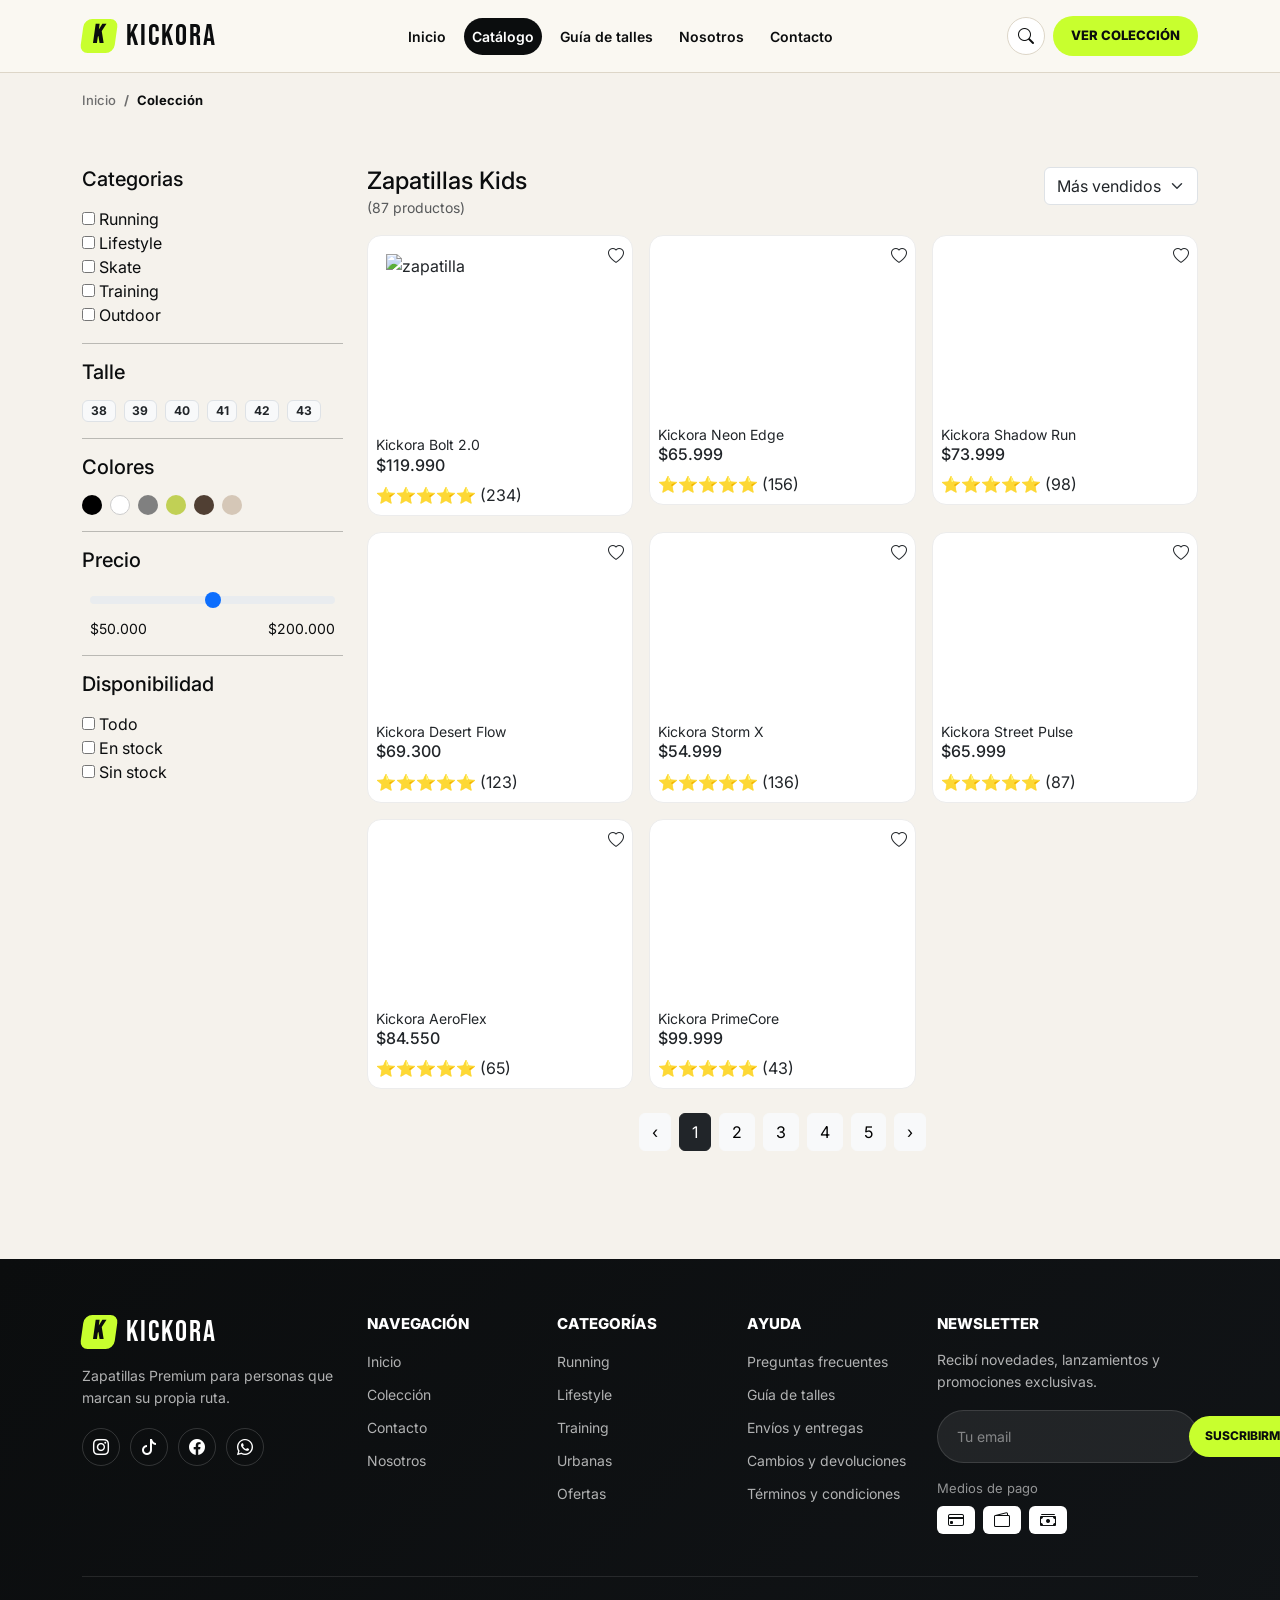
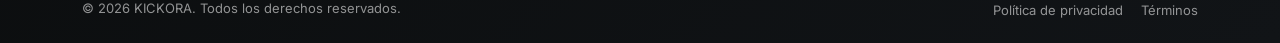
==== pages/categorias-2.html @ e9b1eed7 "Añadi categorias-2.html con la seccion de zapatillas para niños" ====
<!doctype html>
<html lang="es">
  <head>
    <meta charset="UTF-8" />
    <meta name="viewport" content="width=device-width, initial-scale=1.0" />
    <meta name="description" content="E-commerce de zapatillas en Argentina" />
    <meta name="author" content="RollingCode" />
    <link
      href="https://cdn.jsdelivr.net/npm/bootstrap@5.3.8/dist/css/bootstrap.min.css"
      rel="stylesheet"
      integrity="sha384-sRIl4kxILFvY47J16cr9ZwB07vP4J8+LH7qKQnuqkuIAvNWLzeN8tE5YBujZqJLB"
      crossorigin="anonymous"
    />
    <link
      rel="stylesheet"
      href="https://cdn.jsdelivr.net/npm/bootstrap-icons@1.11.3/font/bootstrap-icons.min.css"
    />
    <link rel="stylesheet" href="../css/style.css" />
    <title>Kickora | Tienda de Zapatillas</title>
  </head>
  <body>
    <header>
      <nav class="navbar navbar-expand-lg navbar-kickora">
        <div class="container">
          <a class="navbar-brand logo-kickora" href="../index.html">
            <span class="marca-logo">K</span>
            KICKORA
          </a>

          <button
            class="navbar-toggler boton-menu-kickora"
            type="button"
            data-bs-toggle="collapse"
            data-bs-target="#menuKickora"
            aria-controls="menuKickora"
            aria-expanded="false"
            aria-label="Abrir menú"
          >
            <span class="navbar-toggler-icon"></span>
          </button>

          <div class="collapse navbar-collapse" id="menuKickora">
            <ul class="navbar-nav mx-auto mb-2 mb-lg-0 menu-kickora">
              <li class="nav-item">
                <a class="nav-link" href="../index.html">Inicio</a>
              </li>

              <li class="nav-item">
                <a class="nav-link active" href="./categorias.html">Catálogo</a>
              </li>

              <li class="nav-item">
                <a class="nav-link" href="./talles.html">Guía de talles</a>
              </li>

              <li class="nav-item">
                <a class="nav-link" href="./nosotros.html">Nosotros</a>
              </li>

              <li class="nav-item">
                <a class="nav-link" href="./contacto.html">Contacto</a>
              </li>
            </ul>

            <div class="d-flex align-items-center gap-2 acciones-kickora">
              <a href="#" class="boton-icono" aria-label="Buscar">
                <i class="bi bi-search"></i>
              </a>

              <a href="./categorias.html" class="btn boton-principal-kickora">
                Ver colección
              </a>
            </div>
          </div>
        </div>
      </nav>
      <section class="breadcrumb-kickora">
        <div class="container">
          <nav aria-label="breadcrumb">
            <ol class="breadcrumb mb-0">
              <li class="breadcrumb-item">
                <a href="../index.html">Inicio</a>
              </li>
              <li class="breadcrumb-item active" aria-current="page">
                Colección
              </li>
            </ol>
          </nav>
        </div>
      </section>
    </header>
    <main class="py-5">
  <div class="container">

    <div class="row">

      <aside class="col-12 col-md-3">

        <button 
  class="btn btn-outline-dark w-100 d-md-none mb-3"
  type="button"
  data-bs-toggle="collapse"
  data-bs-target="#filtroCategorias"
>
  Filtros
</button>

<div class="collapse d-md-block" id="filtroCategorias">

  <h5 class="mb-3 d-none d-md-block">Categorias</h5>

  <ul class="list-unstyled">
    <li><input type="checkbox"> Running</li>
    <li><input type="checkbox"> Lifestyle</li>
    <li><input type="checkbox"> Skate</li>
    <li><input type="checkbox"> Training</li>
    <li><input type="checkbox"> Outdoor</li>
  </ul>

        <hr>

        <h5 class="mb-3">Talle</h5>
        <div class="d-flex flex-wrap gap-2">
          <span class="badge bg-light text-dark border">38</span>
          <span class="badge bg-light text-dark border">39</span>
          <span class="badge bg-light text-dark border">40</span>
          <span class="badge bg-light text-dark border">41</span>
          <span class="badge bg-light text-dark border">42</span>
          <span class="badge bg-light text-dark border">43</span>
        </div>

        <hr>

        <h5 class="mb-3">Colores</h5>
        <div class="d-flex gap-2">
          <div style="width:20px;height:20px;background:black;border-radius:50%"></div>
          <div style="width:20px;height:20px;background:white;border:1px solid #ccc;border-radius:50%"></div>
          <div style="width:20px;height:20px;background:gray;border-radius:50%"></div>
          <div style="width:20px;height:20px;background:#C1D055;border-radius:50%"></div>
          <div style="width:20px;height:20px;background:#503F33;border-radius:50%"></div>
          <div style="width:20px;height:20px;background:#D5C7B7;border-radius:50%"></div>
        </div>

        <hr>

<h5 class="mb-3">Precio</h5>

<div class="px-2">
  <input type="range" class="form-range" min="50000" max="200000">

  <div class="d-flex justify-content-between">
    <small>$50.000</small>
    <small>$200.000</small>
  </div>
</div>

<hr>

<h5 class="mb-3">Disponibilidad</h5>

<ul class="list-unstyled">
  <li>
    <input type="checkbox"> Todo
  </li>

  <li>
    <input type="checkbox"> En stock
  </li>

  <li>
    <input type="checkbox"> Sin stock
  </li>
</ul>
</div>

      </aside>

      <section class="col-12 col-md-9">

          <div class="d-flex justify-content-between align-items-start mb-3">

  <div>
    <h4 class="mb-0">Zapatillas Kids</h4>
    <small class="text-muted">(87 productos)</small>
  </div>

  <select class="form-select w-auto">
    <option>Más vendidos</option>
    <option>Menor precio</option>
    <option>Mayor precio</option>
  </select>

</div>

        <div class="row g-3">

  <div class="col-12 col-sm-6 col-lg-4">

    <a href="detalle-producto.html" class="text-decoration-none text-dark">

      <div class="card p-2 position-relative">

        <i class="bi bi-heart position-absolute top-0 end-0 m-2"></i>

        <img src="/kickora/img/1.png" class="img-fluid" alt="zapatilla">

        <div class="mt-2">
          <small>Kickora Bolt 2.0</small>
          <h6>$119.990</h6>

          <div>
            ⭐⭐⭐⭐⭐ (234)
          </div>
        </div>

      </div>

    </a>

  </div>

          <div class="col-12 col-sm-6 col-lg-4">
            <div class="card p-2 position-relative">
              <i class="bi bi-heart position-absolute top-0 end-0 m-2"></i>
              <img src="/kickora/img/2.png" class="img-fluid" alt="">
              <small>Kickora Neon Edge</small>
              <h6>$65.999</h6>
              <div>
                ⭐⭐⭐⭐⭐ (156)
              </div>
            </div>
          </div>

          <div class="col-12 col-sm-6 col-lg-4">
            <div class="card p-2 position-relative">
              <i class="bi bi-heart position-absolute top-0 end-0 m-2"></i>
              <img src="/kickora/img/3.png" class="img-fluid" alt="">
              <small>Kickora Shadow Run</small>
              <h6>$73.999</h6>
              <div>
                ⭐⭐⭐⭐⭐ (98)
              </div>
            </div>
          </div>
      
          <div class="col-12 col-sm-6 col-lg-4">
            <div class="card p-2 position-relative">
              <i class="bi bi-heart position-absolute top-0 end-0 m-2"></i>
              <img src="/kickora/img/4.png" class="img-fluid" alt="">
              <small>Kickora Desert Flow</small>
              <h6>$69.300</h6>
              <div>
                ⭐⭐⭐⭐⭐ (123)
              </div>
            </div>
          </div>

          <div class="col-12 col-sm-6 col-lg-4">
            <div class="card p-2 position-relative">
              <i class="bi bi-heart position-absolute top-0 end-0 m-2"></i>
              <img src="/kickora/img/5.png" class="img-fluid" alt="">
              <small>Kickora Storm X</small>
              <h6>$54.999</h6>
              <div>
                ⭐⭐⭐⭐⭐ (136)
              </div>
            </div>
          </div>

          <div class="col-12 col-sm-6 col-lg-4">
            <div class="card p-2 position-relative">
              <i class="bi bi-heart position-absolute top-0 end-0 m-2"></i>
              <img src="/kickora/img/6.png" class="img-fluid" alt="">
              <small>Kickora Street Pulse</small>
              <h6>$65.999</h6>
              <div>
                ⭐⭐⭐⭐⭐ (87)
              </div>
            </div>
          </div>

          <div class="col-12 col-sm-6 col-lg-4">
            <div class="card p-2 position-relative">
              <i class="bi bi-heart position-absolute top-0 end-0 m-2"></i>
              <img src="/kickora/img/7.png" class="img-fluid" alt="">
              <small>Kickora AeroFlex</small>
              <h6>$84.550</h6>
              <div>
                ⭐⭐⭐⭐⭐ (65)
              </div>
            </div>
          </div>

          <div class="col-12 col-sm-6 col-lg-4">
            <div class="card p-2 position-relative">
              <i class="bi bi-heart position-absolute top-0 end-0 m-2"></i>
              <img src="/kickora/img/8.png" class="img-fluid" alt="">
              <small>Kickora PrimeCore</small>
              <h6>$99.999</h6>
              <div>
                ⭐⭐⭐⭐⭐ (43)
              </div>
            </div>
          </div>

        </div>

        <div class="mt-4 d-flex justify-content-center gap-2">
          <button class="btn btn-light">‹</button>
          <button class="btn btn-dark">1</button>
          <button class="btn btn-light">2</button>
          <button class="btn btn-light">3</button>
          <button class="btn btn-light">4</button>
          <button class="btn btn-light">5</button>
          <button class="btn btn-light">›</button>
        </div>

      </section>

    </div>

  </div>
</main>
    <footer class="footer-kickora">
      <div class="container">
        <div class="row gy-4">
          <div class="col-12 col-md-6 col-lg-3">
            <a href="../index.html" class="logo-footer">
              <span class="marca-logo">K</span>
              KICKORA
            </a>

            <p class="texto-footer mt-3">
              Zapatillas Premium para personas que marcan su propia ruta.
            </p>

            <div class="redes-footer">
              <a href="#" aria-label="Instagram">
                <i class="bi bi-instagram"></i>
              </a>

              <a href="#" aria-label="TikTok">
                <i class="bi bi-tiktok"></i>
              </a>

              <a href="#" aria-label="Facebook">
                <i class="bi bi-facebook"></i>
              </a>

              <a href="#" aria-label="WhatsApp">
                <i class="bi bi-whatsapp"></i>
              </a>
            </div>
          </div>

          <div class="col-6 col-md-3 col-lg-2">
            <h5 class="titulo-footer">Navegación</h5>

            <ul class="links-footer">
              <li><a href="../index.html">Inicio</a></li>
              <li><a href="./categorias.html">Colección</a></li>
              <li><a href="./contacto.html">Contacto</a></li>
              <li><a href="./nosotros.html">Nosotros</a></li>
            </ul>
          </div>

          <div class="col-6 col-md-3 col-lg-2">
            <h5 class="titulo-footer">Categorías</h5>

            <ul class="links-footer">
              <li><a href="./categorias.html">Running</a></li>
              <li><a href="./categorias.html">Lifestyle</a></li>
              <li><a href="./categorias.html">Training</a></li>
              <li><a href="./categorias.html">Urbanas</a></li>
              <li><a href="./categorias.html">Ofertas</a></li>
            </ul>
          </div>

          <div class="col-6 col-md-3 col-lg-2">
            <h5 class="titulo-footer">Ayuda</h5>

            <ul class="links-footer">
              <li>
                <a href="./preguntas-frecuentes.html"
                  >Preguntas frecuentes</a
                >
              </li>
              <li><a href="./talles.html">Guía de talles</a></li>
              <li><a href="./error404.html">Envíos y entregas</a></li>
              <li><a href="./error404.html">Cambios y devoluciones</a></li>
              <li><a href="./error404.html">Términos y condiciones</a></li>
            </ul>
          </div>

          <div class="col-12 col-md-6 col-lg-3">
            <h5 class="titulo-footer">Newsletter</h5>

            <p class="texto-footer">
              Recibí novedades, lanzamientos y promociones exclusivas.
            </p>

            <form class="formulario-footer">
              <input type="email" placeholder="Tu email" />
              <button type="submit">Suscribirme</button>
            </form>

            <div class="medios-pago mt-3">
              <span>Medios de pago</span>

              <div class="iconos-pago">
                <i class="bi bi-credit-card"></i>
                <i class="bi bi-wallet2"></i>
                <i class="bi bi-cash-stack"></i>
              </div>
            </div>
          </div>
        </div>

        <div class="footer-inferior">
          <p>© 2026 KICKORA. Todos los derechos reservados.</p>

          <div>
            <a href="./error404.html">Política de privacidad</a>
            <a href="./error404.html">Términos</a>
          </div>
        </div>
      </div>
    </footer>
    <script
      src="https://cdn.jsdelivr.net/npm/bootstrap@5.3.8/dist/js/bootstrap.bundle.min.js"
      integrity="sha384-FKyoEForCGlyvwx9Hj09JcYn3nv7wiPVlz7YYwJrWVcXK/BmnVDxM+D2scQbITxI"
      crossorigin="anonymous"
    ></script>
  </body>
</html>
---- css/style.css ----
@import url("https://fonts.googleapis.com/css2?family=Bebas+Neue&family=Inter:wght@400;500;600;700;800&display=swap");

:root {
  /* Colores principales */
  --color-fondo: #f5f2ec;
  --color-tarjeta: #faf8f2;
  --color-blanco: #ffffff;
  --color-negro: #0b0d0e;
  --color-oscuro: #111417;

  /* Textos */
  --color-texto-principal: #0b0d0e;
  --color-texto-secundario: #6e6e6e;
  --color-texto-claro: rgba(255, 255, 255, 0.68);

  /* Marca */
  --color-verde-lima: #c8ff2e;
  --color-verde-lima-hover: #a6d927;

  /* Neutros */
  --color-beige: #e7d8be;
  --color-beige-oscuro: #c7b99f;
  --color-borde: #ddd6c8;
  --color-gris-claro: #e8e4da;

  /* Estados */
  --color-exito: #4f8a3d;
  --color-error: #d94a4a;

  /* Sombras */
  --sombra-suave: 0 10px 30px rgba(0, 0, 0, 0.08);
  --sombra-tarjeta: 0 8px 20px rgba(0, 0, 0, 0.06);

  /* Bordes */
  --radio-chico: 8px;
  --radio-medio: 16px;
  --radio-grande: 28px;
  --radio-redondo: 999px;
}

* {
  box-sizing: border-box;
}

body {
  margin: 0;
  font-family: "Inter", sans-serif;
  background-color: var(--color-fondo);
  color: var(--color-texto-principal);
}

h1,
h2,
h3,
.logo-kickora,
.logo-footer {
  font-family: "Bebas Neue", sans-serif;
  letter-spacing: 1px;
}

/* NAVBAR KICKORA */

.navbar-kickora {
  width: 100%;
  background-color: var(--color-tarjeta);
  border-bottom: 1px solid var(--color-borde);
  padding: 14px 0;
  position: sticky;
  top: 0;
  z-index: 1000;
}

.logo-kickora,
.logo-footer {
  display: inline-flex;
  align-items: center;
  gap: 10px;
  color: var(--color-negro);
  text-decoration: none;
  font-size: 30px;
  line-height: 1;
  letter-spacing: 2px;
}

.marca-logo {
  width: 34px;
  height: 34px;
  background-color: var(--color-verde-lima);
  color: var(--color-negro);
  display: inline-flex;
  align-items: center;
  justify-content: center;
  border-radius: var(--radio-chico);
  font-family: "Bebas Neue", sans-serif;
  font-size: 26px;
  font-weight: 700;
  transform: skew(-8deg);
}

.menu-kickora {
  gap: 10px;
}

.menu-kickora .nav-link {
  color: var(--color-negro);
  font-size: 14px;
  font-weight: 600;
  padding: 8px 12px;
  border-radius: var(--radio-redondo);
  transition: all 0.2s ease;
}

.menu-kickora .nav-link:hover,
.menu-kickora .nav-link.active {
  background-color: var(--color-negro);
  color: var(--color-blanco);
}

.acciones-kickora .boton-icono {
  width: 38px;
  height: 38px;
  border: 1px solid var(--color-borde);
  border-radius: 50%;
  color: var(--color-negro);
  background-color: var(--color-blanco);
  display: inline-flex;
  align-items: center;
  justify-content: center;
  text-decoration: none;
  transition: all 0.2s ease;
}

.acciones-kickora .boton-icono:hover {
  background-color: var(--color-negro);
  color: var(--color-verde-lima);
  border-color: var(--color-negro);
}

.boton-principal-kickora {
  background-color: var(--color-verde-lima);
  color: var(--color-negro);
  border: none;
  border-radius: var(--radio-redondo);
  padding: 10px 18px;
  font-size: 13px;
  font-weight: 800;
  text-transform: uppercase;
  transition: all 0.2s ease;
}

.boton-principal-kickora:hover {
  background-color: var(--color-verde-lima-hover);
  color: var(--color-negro);
  transform: translateY(-1px);
}

.boton-menu-kickora {
  border: 1px solid var(--color-borde);
  background-color: var(--color-blanco);
}

.boton-menu-kickora:focus {
  box-shadow: none;
}

/* BREADCRUMB KICKORA */

.breadcrumb-kickora {
  background-color: var(--color-fondo);
  padding: 18px 0 8px;
}

.breadcrumb-kickora .breadcrumb {
  font-size: 13px;
  font-weight: 500;
}

.breadcrumb-kickora .breadcrumb-item a {
  color: var(--color-texto-secundario);
  text-decoration: none;
}

.breadcrumb-kickora .breadcrumb-item a:hover {
  color: var(--color-negro);
}

.breadcrumb-kickora .breadcrumb-item.active {
  color: var(--color-negro);
  font-weight: 700;
}

.breadcrumb-kickora .breadcrumb-item + .breadcrumb-item::before {
  color: var(--color-texto-secundario);
}

/* css-error-404 */
.error-body {
  min-height: 100vh;
  overflow: hidden;
}
.error-section {
  min-height: 100vh;

  overflow: hidden;
  padding: 40px 20px 120px;
}

.title-404 {
  font-size: clamp(6rem, 18vw, 12rem);
  font-weight: 900;
  line-height: 1;
  color: #000;
  margin-bottom: 10px;
}
.subtitle {
  font-size: clamp(1.5rem, 4vw, 2.5rem);
  font-weight: 700;
  color: #111;
}

.description {
  font-size: clamp(1rem, 2vw, 1.4rem);
  color: #666;
  line-height: 1.5;
}
.btn-home {
  position: absolute;
  bottom: 65px;
  left: 50%;
  transform: translateX(-50%);
  background: #d8ff2f;
  border: none;
  border-radius: 14px;
  padding: 16px 40px;
  font-weight: 800;
  font-size: 1rem;
  color: #111;
  transition: 0.3s;
  z-index: 3;
}
.btn-home:hover {
  background: #c5eb28;
  transform: translateX(-50%) scale(1.03);
}
.contenedor-zapatilla {
  position: absolute;
  bottom: 90px;
  left: 50%;
  transform: translateX(-50%);
  width: min(90vw, 700px);
  z-index: 2;
}
.contenedor-zapatilla img {
  width: 100%;
  object-fit: contain;
  filter: drop-shadow(0 20px 30px rgba(0, 0, 0, 0.35));
}
/* Mobile */
@media (max-width: 768px) {
  .contenedor-zapatilla {
    bottom: 130px;
    margin-top: 40px;
  }

  .btn-home {
    width: 85%;
  }
}

/* FOOTER KICKORA */

.footer-kickora {
  background: linear-gradient(135deg, var(--color-negro), var(--color-oscuro));
  color: var(--color-blanco);
  padding: 56px 0 22px;
  margin-top: 60px;
}

.footer-kickora .logo-footer {
  color: var(--color-blanco);
}

.footer-kickora .marca-logo {
  background-color: var(--color-verde-lima);
  color: var(--color-negro);
}

.texto-footer {
  color: var(--color-texto-claro);
  font-size: 14px;
  line-height: 1.6;
  max-width: 260px;
}

.titulo-footer {
  color: var(--color-blanco);
  font-size: 15px;
  font-weight: 800;
  text-transform: uppercase;
  margin-bottom: 16px;
}

.links-footer {
  list-style: none;
  padding: 0;
  margin: 0;
}

.links-footer li {
  margin-bottom: 9px;
}

.links-footer a {
  color: var(--color-texto-claro);
  text-decoration: none;
  font-size: 14px;
  transition: all 0.2s ease;
}

.links-footer a:hover {
  color: var(--color-verde-lima);
  padding-left: 4px;
}

.redes-footer {
  display: flex;
  gap: 10px;
  margin-top: 18px;
}

.redes-footer a {
  width: 38px;
  height: 38px;
  border: 1px solid rgba(255, 255, 255, 0.16);
  border-radius: 50%;
  color: var(--color-blanco);
  display: inline-flex;
  align-items: center;
  justify-content: center;
  text-decoration: none;
  transition: all 0.2s ease;
}

.redes-footer a:hover {
  background-color: var(--color-verde-lima);
  color: var(--color-negro);
  border-color: var(--color-verde-lima);
}

.formulario-footer {
  display: flex;
  background-color: rgba(255, 255, 255, 0.08);
  border: 1px solid rgba(255, 255, 255, 0.12);
  border-radius: var(--radio-redondo);
  padding: 5px;
  max-width: 340px;
}

.formulario-footer input {
  flex: 1;
  background: transparent;
  border: none;
  outline: none;
  color: var(--color-blanco);
  padding: 10px 14px;
  font-size: 14px;
}

.formulario-footer input::placeholder {
  color: rgba(255, 255, 255, 0.45);
}

.formulario-footer button {
  border: none;
  background-color: var(--color-verde-lima);
  color: var(--color-negro);
  border-radius: var(--radio-redondo);
  padding: 10px 16px;
  font-size: 12px;
  font-weight: 800;
  text-transform: uppercase;
}

.formulario-footer button:hover {
  background-color: var(--color-verde-lima-hover);
}

.medios-pago span {
  display: block;
  font-size: 13px;
  color: rgba(255, 255, 255, 0.55);
  margin-bottom: 8px;
}

.iconos-pago {
  display: flex;
  gap: 8px;
}

.iconos-pago i {
  width: 38px;
  height: 28px;
  background-color: var(--color-blanco);
  color: var(--color-negro);
  border-radius: 6px;
  display: inline-flex;
  align-items: center;
  justify-content: center;
}

.footer-inferior {
  border-top: 1px solid rgba(255, 255, 255, 0.1);
  margin-top: 42px;
  padding-top: 20px;
  display: flex;
  align-items: center;
  justify-content: space-between;
  gap: 16px;
  flex-wrap: wrap;
}

.footer-inferior p {
  margin: 0;
  color: rgba(255, 255, 255, 0.55);
  font-size: 13px;
}

.footer-inferior a {
  color: rgba(255, 255, 255, 0.55);
  text-decoration: none;
  font-size: 13px;
  margin-left: 14px;
}

.footer-inferior a:hover {
  color: var(--color-verde-lima);
}

/* RESPONSIVE */

@media (max-width: 991px) {
  .navbar-kickora .navbar-collapse {
    background-color: var(--color-tarjeta);
    margin-top: 14px;
    padding: 18px;
    border-radius: var(--radio-medio);
    border: 1px solid var(--color-borde);
    box-shadow: var(--sombra-suave);
  }

  .menu-kickora {
    gap: 4px;
  }

  .acciones-kickora {
    margin-top: 12px;
  }

  .boton-principal-kickora {
    width: 100%;
  }
}

@media (max-width: 576px) {
  .logo-kickora,
  .logo-footer {
    font-size: 26px;
  }

  .marca-logo {
    width: 30px;
    height: 30px;
    font-size: 22px;
  }

  .formulario-footer {
    flex-direction: column;
    border-radius: var(--radio-medio);
  }

  .formulario-footer button {
    width: 100%;
  }

  .footer-inferior {
    flex-direction: column;
    align-items: flex-start;
  }

  .footer-inferior a {
    margin-left: 0;
    margin-right: 14px;
  }
}

/* CAROUSEL/BANNER INICIO */
#carouselExampleIndicators,
#carouselExampleIndicators .carousel-inner,
#carouselExampleIndicators .carousel-item {
  width: 100%;
  height: 620px;
}

#carouselExampleIndicators .carousel-item {
  position: relative;
}

#carouselExampleIndicators .banner {
  width: 100%;
  height: 100%;
  display: block;
  object-fit: cover;
  object-position: center;
}
@media (max-width: 992px) {
  .carousel,
  .carousel-inner,
  .carousel-item {
    height: 480px;
  }
}

/* BOTONES DEL BANNER */
.botones-carousel {
  position: absolute;
  left: 7%;
  bottom: 120px;
  z-index: 20;
  display: flex;
  align-items: center;
  gap: 12px;
}

.botones-carousel .btn {
  border-radius: 6px;
  padding: 9px 18px;
  font-size: 14px;
  font-weight: 800;
}

.btn-venta {
  background: var(--color-negro);
  color: var(--color-blanco);
  border: 1px solid var(--color-negro);
  transition: 0.3s;
}

.btn-venta:hover {
  background: var(--color-verde-lima);
  color: var(--color-negro);
  border-color: var(--color-verde-lima);
}

.btn-outline-light {
  border: 1px solid var(--color-blanco);
  color: var(--color-blanco);
  transition: 0.3s;
}

.btn-outline-light:hover {
  background: var(--color-blanco);
  color: var(--color-negro);
}

/* INDICADORES DEL CARRUSEL */
#carouselExampleIndicators .carousel-indicators {
  bottom: 18px;
  z-index: 25;
}

#carouselExampleIndicators .carousel-indicators button {
  width: 42px;
  height: 4px;
  border-radius: 20px;
}

#carouselExampleIndicators .carousel-control-prev,
#carouselExampleIndicators .carousel-control-next {
  z-index: 25;
}

/* RESPONSIVE CARRUSEL */
@media (max-width: 992px) {
  #carouselExampleIndicators,
  #carouselExampleIndicators .carousel-inner,
  #carouselExampleIndicators .carousel-item {
    height: 480px;
  }

  .botones-carousel {
    bottom: 90px;
  }
}

@media (max-width: 768px) {
  #carouselExampleIndicators,
  #carouselExampleIndicators .carousel-inner,
  #carouselExampleIndicators .carousel-item {
    height: 360px;
  }

  .botones-carousel {
    left: 24px;
    bottom: 55px;
  }

  .botones-carousel .btn {
    padding: 8px 13px;
    font-size: 12px;
  }
}

@media (max-width: 576px) {
  #carouselExampleIndicators,
  #carouselExampleIndicators .carousel-inner,
  #carouselExampleIndicators .carousel-item {
    height: 260px;
  }

  .botones-carousel {
    bottom: 38px;
    gap: 8px;
  }

  .botones-carousel .btn {
    padding: 7px 10px;
    font-size: 11px;
  }
}
/*DEFINICION DE LAS IMAGENES DE LAS CARDS*/
.img-categoria {
  width: 100%;
  height: 300px;
  object-fit: cover;
}
/*SOMBRA DE CARD PAGINA PRINCIPAL */
.card {
  transition: box-shadow 0.3s ease;
}

.card:hover {
  box-shadow: 5px 5px 5px var(--color-negro);
}

.card-footer {
  background: var(--color-exito);
}
/*BANER DEL MEDIO PÁGINA PRINCIPAL*/
.banner-kickora {
  width: 100%;
  height: 325px;
  object-fit: contain;
}
/*CAROUSEL DE PROMO FINAL*/
#promoCarousel .carousel-item img {
  width: 100%;
  height: 45vh;
  object-fit: cover;
  object-position: center;
}
@media screen and (max-width: 912px) {
  #promoCarousel .carousel-item img {
    height: 120px; 
  }
}
 /*Cuerpo de categorias*/
 .card {
  border-radius: 14px;
  border: 1px solid #ececec;
  transition: 0.3s ease;
  overflow: hidden;
  background: white;
}

.card:hover {
  transform: translateY(-4px);
  box-shadow: 0 10px 18px rgba(0,0,0,0.08);
}

.card img {
  height: 180px;
  object-fit: contain;
  padding: 10px;
}

.bi-heart {
  font-size: 16px;
  cursor: pointer;
}

aside {
  margin-bottom: 30px;
}

@media (max-width: 768px) {

  main {
    padding-top: 20px !important;
  }

  aside {
    margin-bottom: 25px;
  }

  .form-select {
    width: 100% !important;
  }

  .d-flex.justify-content-between {
    flex-direction: column;
    align-items: flex-start !important;
    gap: 10px;
  }

  .card img {
    height: 120px;
  }

  .card small {
    font-size: 12px;
  }

  .card h6 {
    font-size: 14px;
    margin-bottom: 2px;
  }

  .card div {
    font-size: 11px;
  }

  h4 {
    font-size: 24px;
  }

  aside h5 {
    font-size: 16px;
  }
}

/* NOSOTROS HTML */

.seccion-nosotros {
  background: #f4f4f1;
  padding: 80px 20px;
}

.contenedor-nosotros {
  max-width: 1180px;
  margin: 0 auto;
  background: #ffffff;
  border-radius: 28px;
  overflow: hidden;
  box-shadow: 0 20px 50px rgba(0, 0, 0, 0.12);
}

.imagen-nosotros {
  width: 100%;
  height: 430px;
  overflow: hidden;
}

.imagen-nosotros img {
  width: 100%;
  height: 100%;
  object-fit: cover;
  object-position: center;
}

.contenido-nosotros {
  padding: 42px;
}

.etiqueta-nosotros {
  display: inline-block;
  margin-bottom: 18px;
  font-size: 0.78rem;
  font-weight: 700;
  text-transform: uppercase;
  letter-spacing: 1px;
  color: #777777;
}

.contenido-nosotros h2 {
  font-size: clamp(2rem, 4vw, 4rem);
  font-weight: 900;
  line-height: 0.95;
  color: #111111;
  margin-bottom: 22px;
}

.contenido-nosotros p {
  max-width: 720px;
  font-size: 1rem;
  line-height: 1.7;
  color: #4a4a4a;
  margin-bottom: 20px;
}

.contenido-nosotros p strong {
  color: #111111;
}

.estadisticas-nosotros {
  display: grid;
  grid-template-columns: repeat(3, 1fr);
  gap: 22px;
  margin: 38px 0 45px;
}

.estadisticas-nosotros div {
  border-top: 1px solid #dddddd;
  padding-top: 18px;
}

.estadisticas-nosotros h3 {
  font-size: 2rem;
  font-weight: 900;
  color: #111111;
  margin-bottom: 4px;
}

.estadisticas-nosotros span {
  font-size: 0.9rem;
  color: #666666;
}

.equipo-nosotros h4 {
  font-size: 1.1rem;
  font-weight: 800;
  margin-bottom: 22px;
  color: #111111;
}

.lista-equipo {
  display: grid;
  grid-template-columns: repeat(4, 1fr);
  gap: 18px;
}

.miembro-equipo {
  display: flex;
  align-items: center;
  gap: 12px;
  background: #f7f7f5;
  padding: 12px;
  border-radius: 18px;
  transition: transform 0.3s ease, box-shadow 0.3s ease;
}

.miembro-equipo:hover {
  transform: translateY(-5px);
  box-shadow: 0 12px 25px rgba(0, 0, 0, 0.08);
}

.miembro-equipo img {
  width: 48px;
  height: 48px;
  border-radius: 50%;
  object-fit: cover;
  background: #dddddd;
}

.miembro-equipo strong {
  display: block;
  font-size: 0.9rem;
  color: #111111;
}

.miembro-equipo span {
  font-size: 0.78rem;
  color: #666666;
}

/* Tablets */
@media (max-width: 992px) {
  .imagen-nosotros {
    height: 340px;
  }

  .lista-equipo {
    grid-template-columns: repeat(2, 1fr);
  }
}

/* Celulares */
@media (max-width: 576px) {
  .seccion-nosotros {
    padding: 50px 14px;
  }

  .contenedor-nosotros {
    border-radius: 22px;
  }

  .imagen-nosotros {
    height: 250px;
  }

  .contenido-nosotros {
    padding: 28px 22px;
  }

  .estadisticas-nosotros {
    grid-template-columns: 1fr;
    gap: 18px;
  }

  .lista-equipo {
    grid-template-columns: 1fr;
  }

  .miembro-equipo {
    padding: 14px;
  }

}
/* contacto */

.contacto-formulario {
  width: 100%;
}

.contacto-formulario h3 {
  font-size: 1.4rem;
  font-weight: 900;
  color: #07111f;
  margin-bottom: 28px;
}

.contacto-formulario .form-control {
  background-color: #f6f7f8;
  border: none;
  border-radius: 8px;
  padding: 16px;
  font-size: 0.95rem;
}

.contacto-formulario .form-control:focus {
  box-shadow: 0 0 0 0.2rem rgba(190, 240, 40, 0.35);
}

.btn-enviar {
  background-color: #c8f236;
  border: none;
  color: #07111f;
  padding: 15px 32px;
  border-radius: 8px;
  font-weight: 900;
  transition: 0.3s ease;
}

.btn-enviar:hover {
  background-color: #b7e82b;
  transform: translateY(-2px);
}

.mapa-contacto {
  width: 100%;
  min-height: 430px;
  border-radius: 18px;
  overflow: hidden;
  background-color: #e5e5e5;
}

.mapa-contacto iframe {
  width: 100%;
  height: 100%;
  min-height: 430px;
  border: 0;
  display: block;
}

@media (max-width: 991px) {
  .mapa-contacto {
    min-height: 300px;
  }

  .mapa-contacto iframe {
    min-height: 300px;
  }
}
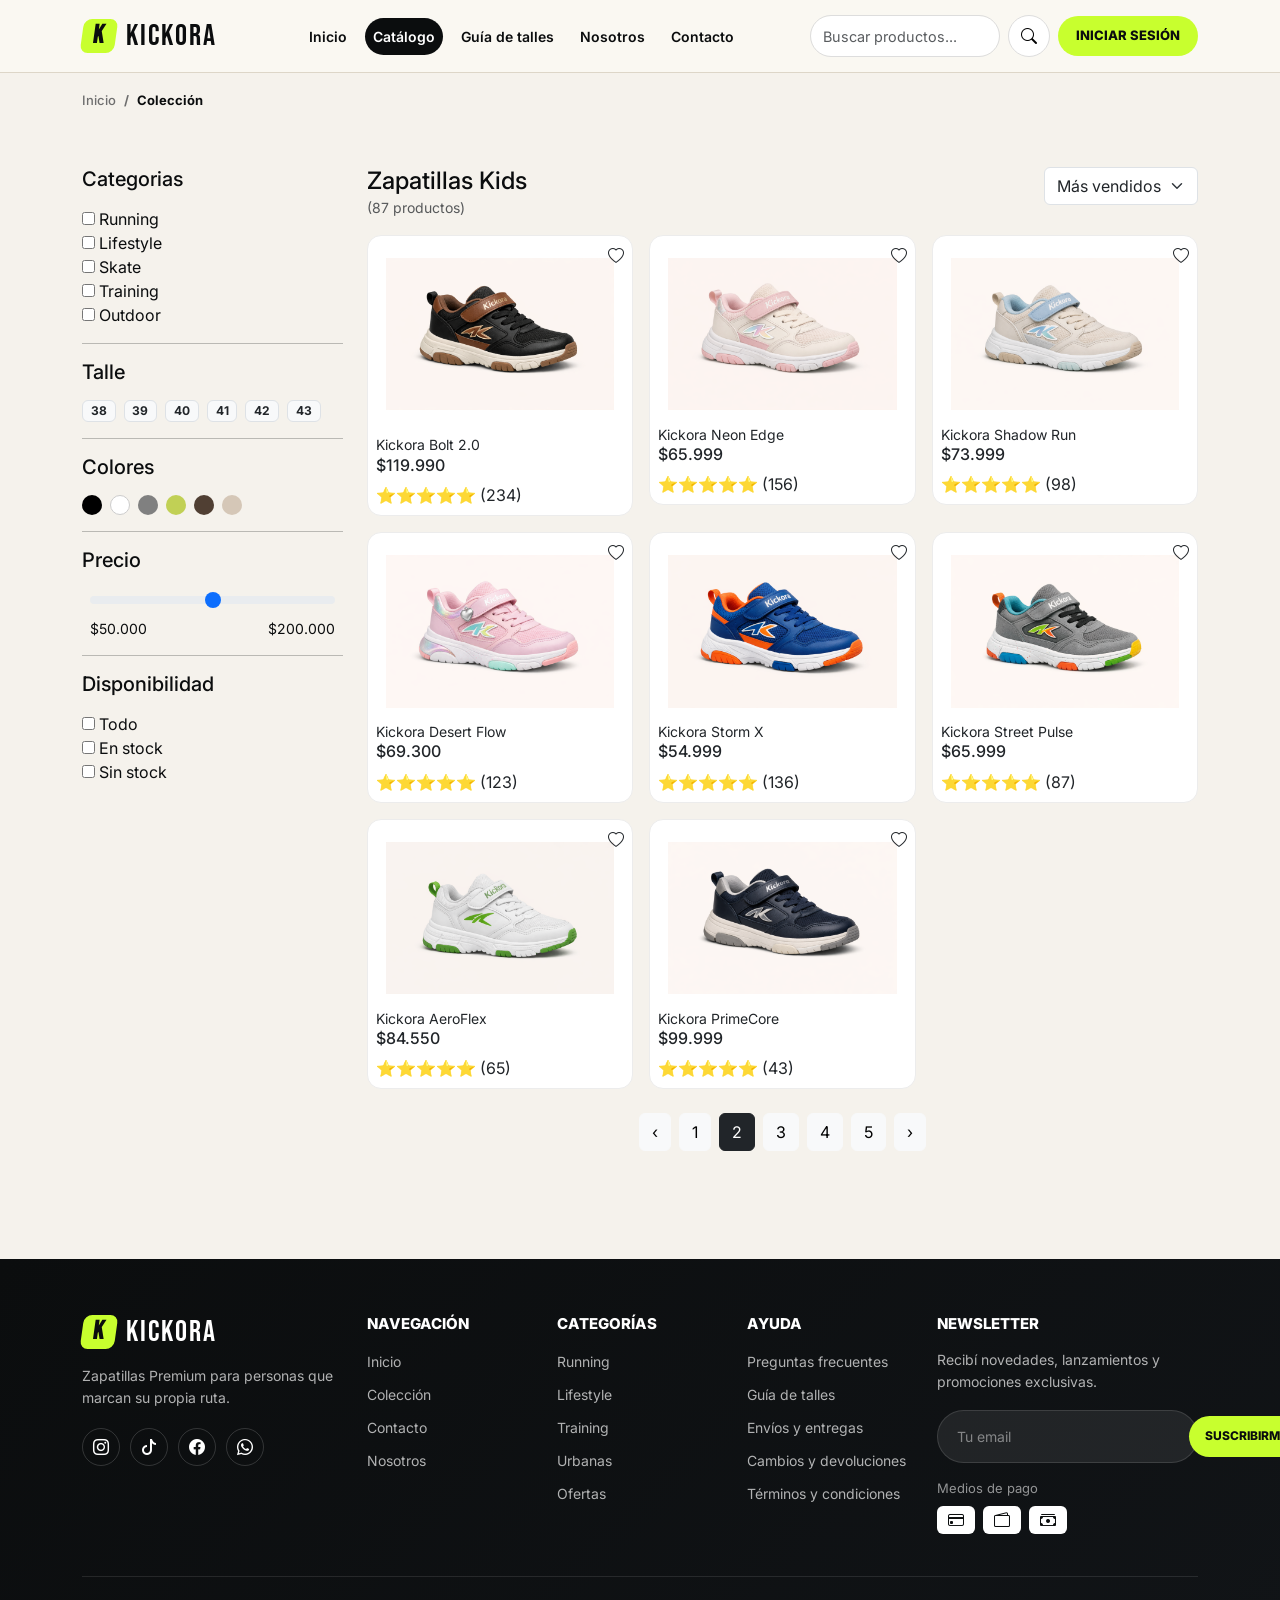
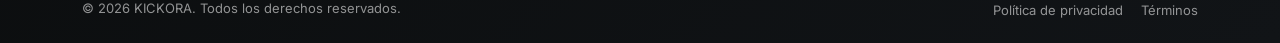
==== commit c88d6b6a: "Terminamos el buscador con clases de bootstrap, agregamos el boton de inicio de sesion de login.html" ====
--- a/pages/categorias-2.html
+++ b/pages/categorias-2.html
@@ -63,12 +63,33 @@
             </ul>
 
             <div class="d-flex align-items-center gap-2 acciones-kickora">
-              <a href="#" class="boton-icono" aria-label="Buscar">
-                <i class="bi bi-search"></i>
-              </a>
-
-              <a href="./categorias.html" class="btn boton-principal-kickora">
-                Ver colección
+              <form
+                class="d-flex align-items-center gap-2"
+                role="search"
+                action="./categorias.html"
+                method="GET"
+              >
+                <input
+                  class="form-control rounded-pill buscador-input"
+                  type="search"
+                  name="buscar"
+                  placeholder="Buscar productos..."
+                  aria-label="Buscar"
+                />
+
+                <button
+                  class="btn btn-buscar-navbar rounded-circle"
+                  type="submit"
+                >
+                  <i class="bi bi-search"></i>
+                </button>
+              </form>
+
+              <a
+                href="./login.html"
+                class="btn boton-principal-kickora"
+              >
+                Iniciar Sesión
               </a>
             </div>
           </div>
@@ -202,7 +223,7 @@
 
         <i class="bi bi-heart position-absolute top-0 end-0 m-2"></i>
 
-        <img src="/kickora/img/1.png" class="img-fluid" alt="zapatilla">
+        <img src="/img/categoria-kids/kids1.png" class="img-fluid" alt="zapatilla">
 
         <div class="mt-2">
           <small>Kickora Bolt 2.0</small>
@@ -222,7 +243,7 @@
           <div class="col-12 col-sm-6 col-lg-4">
             <div class="card p-2 position-relative">
               <i class="bi bi-heart position-absolute top-0 end-0 m-2"></i>
-              <img src="/kickora/img/2.png" class="img-fluid" alt="">
+              <img src="/img/categoria-kids/kids2.png" class="img-fluid" alt="">
               <small>Kickora Neon Edge</small>
               <h6>$65.999</h6>
               <div>
@@ -234,7 +255,7 @@
           <div class="col-12 col-sm-6 col-lg-4">
             <div class="card p-2 position-relative">
               <i class="bi bi-heart position-absolute top-0 end-0 m-2"></i>
-              <img src="/kickora/img/3.png" class="img-fluid" alt="">
+              <img src="/img/categoria-kids/kids3.png" class="img-fluid" alt="">
               <small>Kickora Shadow Run</small>
               <h6>$73.999</h6>
               <div>
@@ -246,7 +267,7 @@
           <div class="col-12 col-sm-6 col-lg-4">
             <div class="card p-2 position-relative">
               <i class="bi bi-heart position-absolute top-0 end-0 m-2"></i>
-              <img src="/kickora/img/4.png" class="img-fluid" alt="">
+              <img src="/img/categoria-kids/kids4.png" class="img-fluid" alt="">
               <small>Kickora Desert Flow</small>
               <h6>$69.300</h6>
               <div>
@@ -258,7 +279,7 @@
           <div class="col-12 col-sm-6 col-lg-4">
             <div class="card p-2 position-relative">
               <i class="bi bi-heart position-absolute top-0 end-0 m-2"></i>
-              <img src="/kickora/img/5.png" class="img-fluid" alt="">
+              <img src="/img/categoria-kids/kids5.png" class="img-fluid" alt="">
               <small>Kickora Storm X</small>
               <h6>$54.999</h6>
               <div>
@@ -270,7 +291,7 @@
           <div class="col-12 col-sm-6 col-lg-4">
             <div class="card p-2 position-relative">
               <i class="bi bi-heart position-absolute top-0 end-0 m-2"></i>
-              <img src="/kickora/img/6.png" class="img-fluid" alt="">
+              <img src="/img/categoria-kids/kids6.png" class="img-fluid" alt="">
               <small>Kickora Street Pulse</small>
               <h6>$65.999</h6>
               <div>
@@ -282,7 +303,7 @@
           <div class="col-12 col-sm-6 col-lg-4">
             <div class="card p-2 position-relative">
               <i class="bi bi-heart position-absolute top-0 end-0 m-2"></i>
-              <img src="/kickora/img/7.png" class="img-fluid" alt="">
+              <img src="/img/categoria-kids/kids7.png" class="img-fluid" alt="">
               <small>Kickora AeroFlex</small>
               <h6>$84.550</h6>
               <div>
@@ -294,7 +315,7 @@
           <div class="col-12 col-sm-6 col-lg-4">
             <div class="card p-2 position-relative">
               <i class="bi bi-heart position-absolute top-0 end-0 m-2"></i>
-              <img src="/kickora/img/8.png" class="img-fluid" alt="">
+              <img src="/img/categoria-kids/kids8.png" class="img-fluid" alt="">
               <small>Kickora PrimeCore</small>
               <h6>$99.999</h6>
               <div>
@@ -307,8 +328,8 @@
 
         <div class="mt-4 d-flex justify-content-center gap-2">
           <button class="btn btn-light">‹</button>
-          <button class="btn btn-dark">1</button>
-          <button class="btn btn-light">2</button>
+          <a href="./categorias.html" class="btn btn-light">1</a>
+          <button class="btn btn-dark">2</button>
           <button class="btn btn-light">3</button>
           <button class="btn btn-light">4</button>
           <button class="btn btn-light">5</button>
--- a/css/style.css
+++ b/css/style.css
@@ -161,6 +161,32 @@
 
 .boton-menu-kickora:focus {
   box-shadow: none;
+}
+
+/* BUSCADOR NAVBAR */
+
+.buscador-input {
+  width: 190px;
+  height: 42px;
+  border: 1px solid #ddd;
+  font-size: 0.9rem;
+}
+
+.btn-buscar-navbar {
+  width: 42px;
+  height: 42px;
+  border: 1px solid #ddd;
+  background-color: #fff;
+  color: #000;
+  display: flex;
+  align-items: center;
+  justify-content: center;
+}
+
+.btn-buscar-navbar:hover {
+  background-color: #c6ff00;
+  border-color: #c6ff00;
+  color: #000;
 }
 
 /* BREADCRUMB KICKORA */
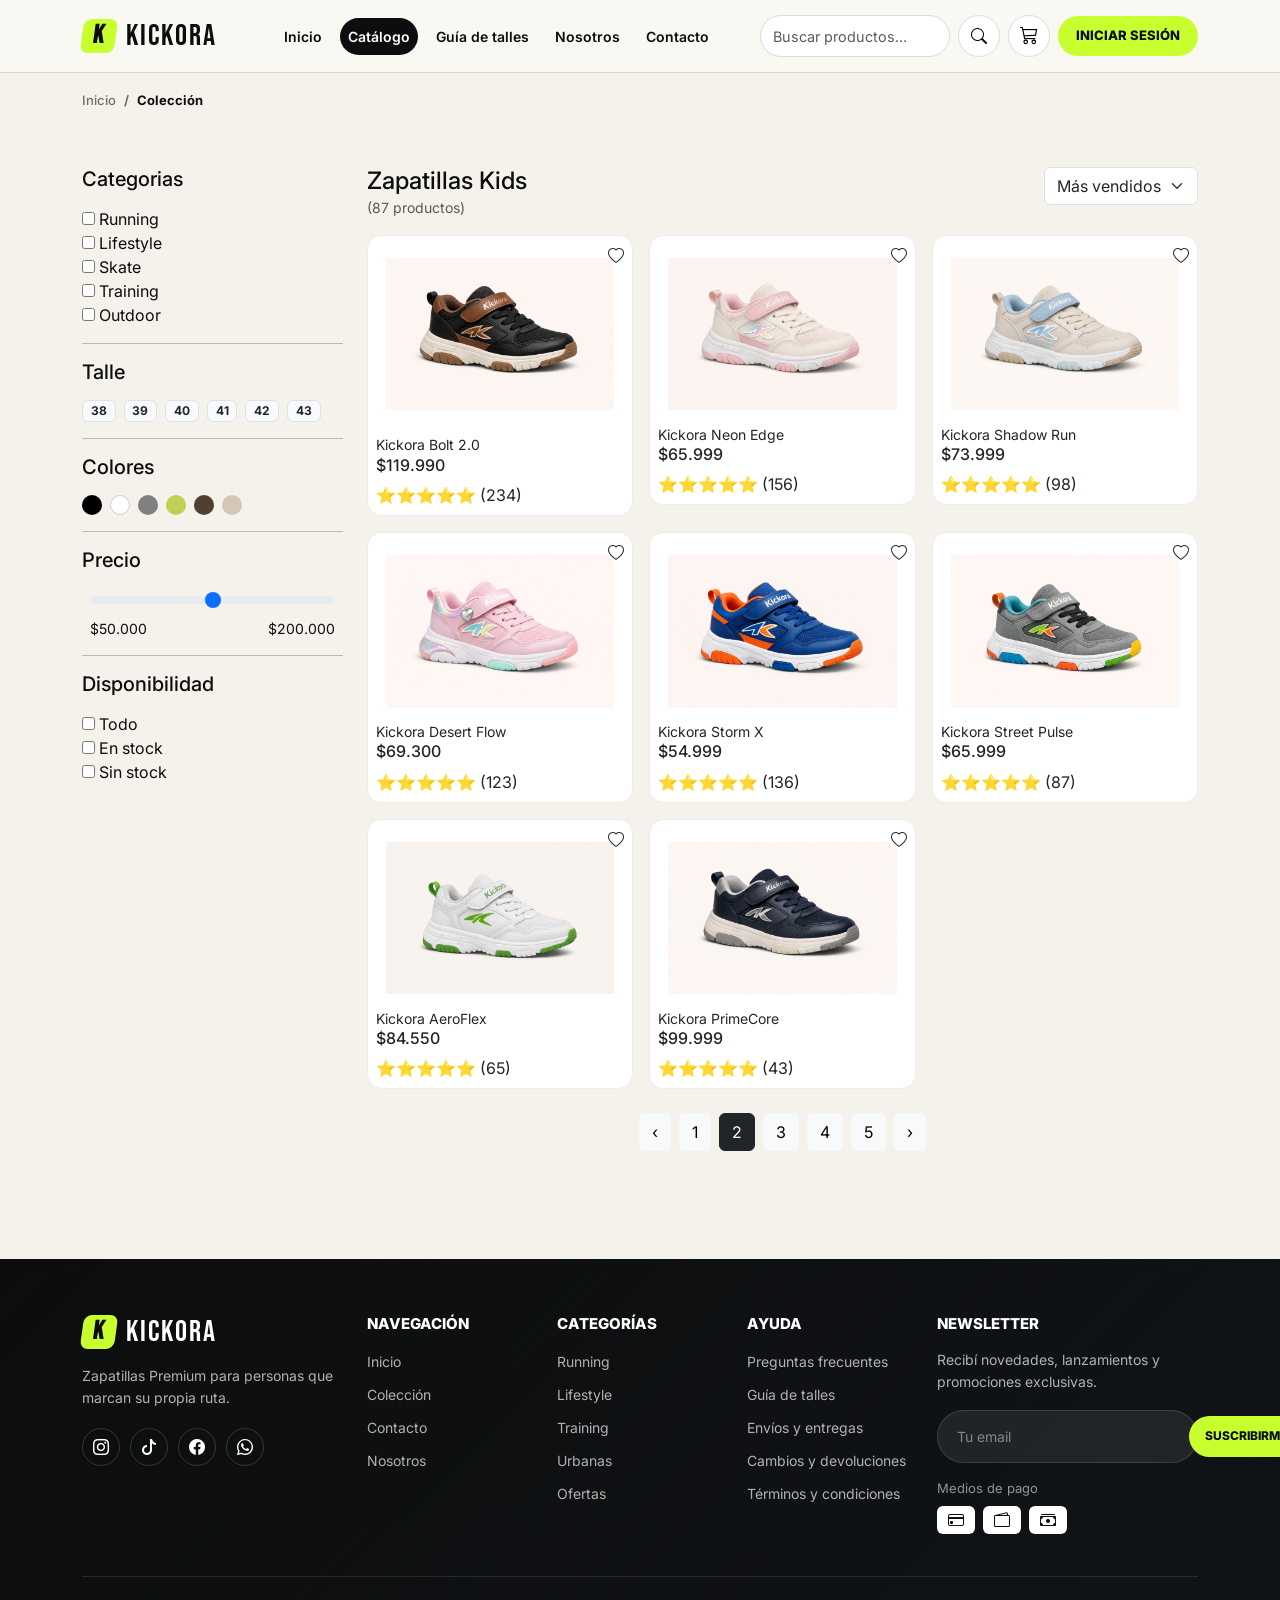
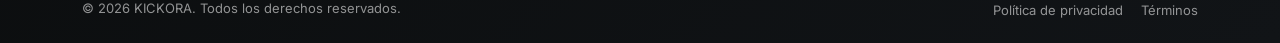
==== commit 2d4723d4: "agregamos cambios en el navbar, agregando el carrito de compra linkeado con detalle-carrito y arregl" ====
--- a/pages/categorias-2.html
+++ b/pages/categorias-2.html
@@ -5,6 +5,7 @@
     <meta name="viewport" content="width=device-width, initial-scale=1.0" />
     <meta name="description" content="E-commerce de zapatillas en Argentina" />
     <meta name="author" content="RollingCode" />
+    <link rel="icon" type="image/png" href="../img/favicon/favicon.png"/>
     <link
       href="https://cdn.jsdelivr.net/npm/bootstrap@5.3.8/dist/css/bootstrap.min.css"
       rel="stylesheet"
@@ -16,7 +17,8 @@
       href="https://cdn.jsdelivr.net/npm/bootstrap-icons@1.11.3/font/bootstrap-icons.min.css"
     />
     <link rel="stylesheet" href="../css/style.css" />
-    <title>Kickora | Tienda de Zapatillas</title>
+    <title>Kickora | Categoría Kids
+    </title>
   </head>
   <body>
     <header>
@@ -84,6 +86,13 @@
                   <i class="bi bi-search"></i>
                 </button>
               </form>
+              <a
+                href="./detalle-carrito.html"
+                class="btn-carrito-navbar"
+                aria-label="Ir al carrito"
+              >
+                <i class="bi bi-cart3"></i>
+              </a>
 
               <a
                 href="./login.html"
--- a/css/style.css
+++ b/css/style.css
@@ -161,6 +161,33 @@
 
 .boton-menu-kickora:focus {
   box-shadow: none;
+}
+
+/* BOTON CARRITO */
+
+.btn-carrito-navbar {
+  width: 42px;
+  height: 42px;
+  border: 1px solid #ddd;
+  border-radius: 50%;
+  background-color: #fff;
+  color: #000;
+  display: flex;
+  align-items: center;
+  justify-content: center;
+  text-decoration: none;
+  transition: all 0.25s ease;
+}
+
+.btn-carrito-navbar:hover {
+  background-color: #c6ff00;
+  border-color: #c6ff00;
+  color: #000;
+  transform: scale(1.05);
+}
+
+.btn-carrito-navbar i {
+  font-size: 1.15rem;
 }
 
 /* BUSCADOR NAVBAR */
